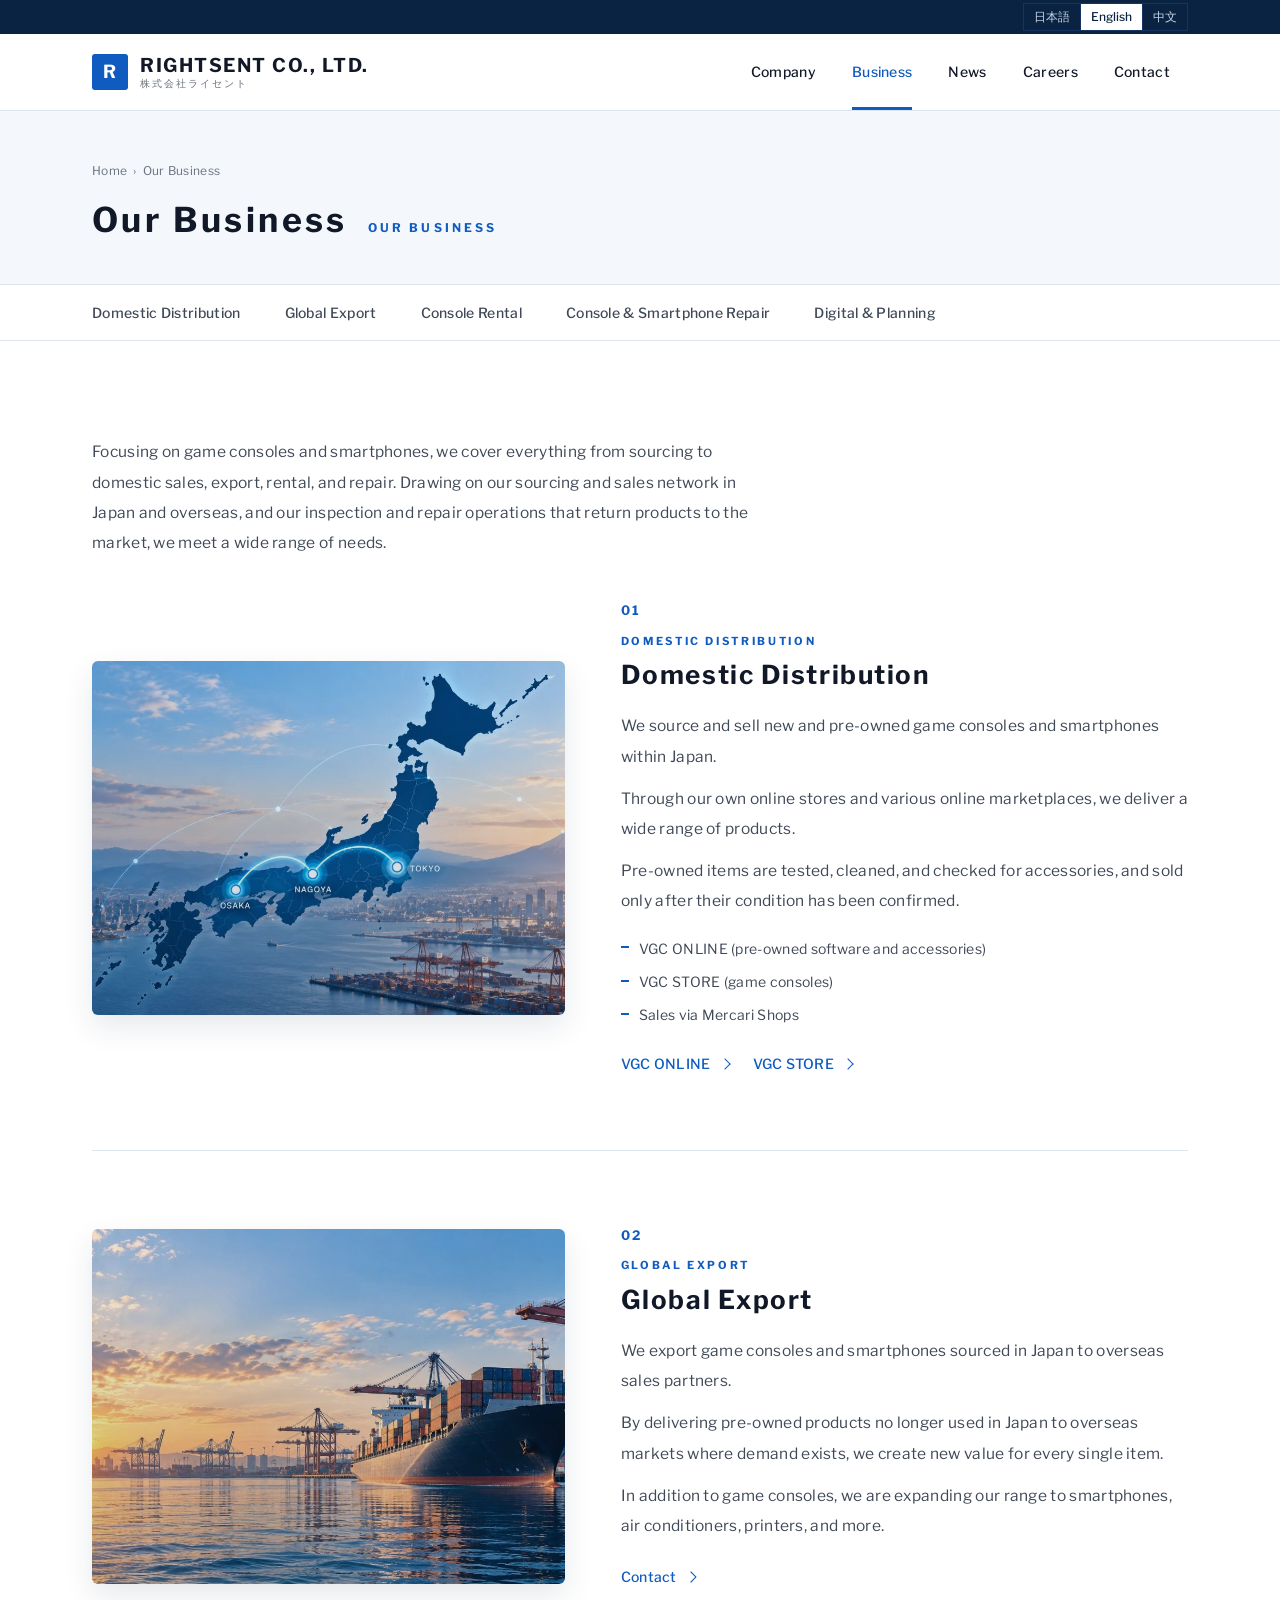
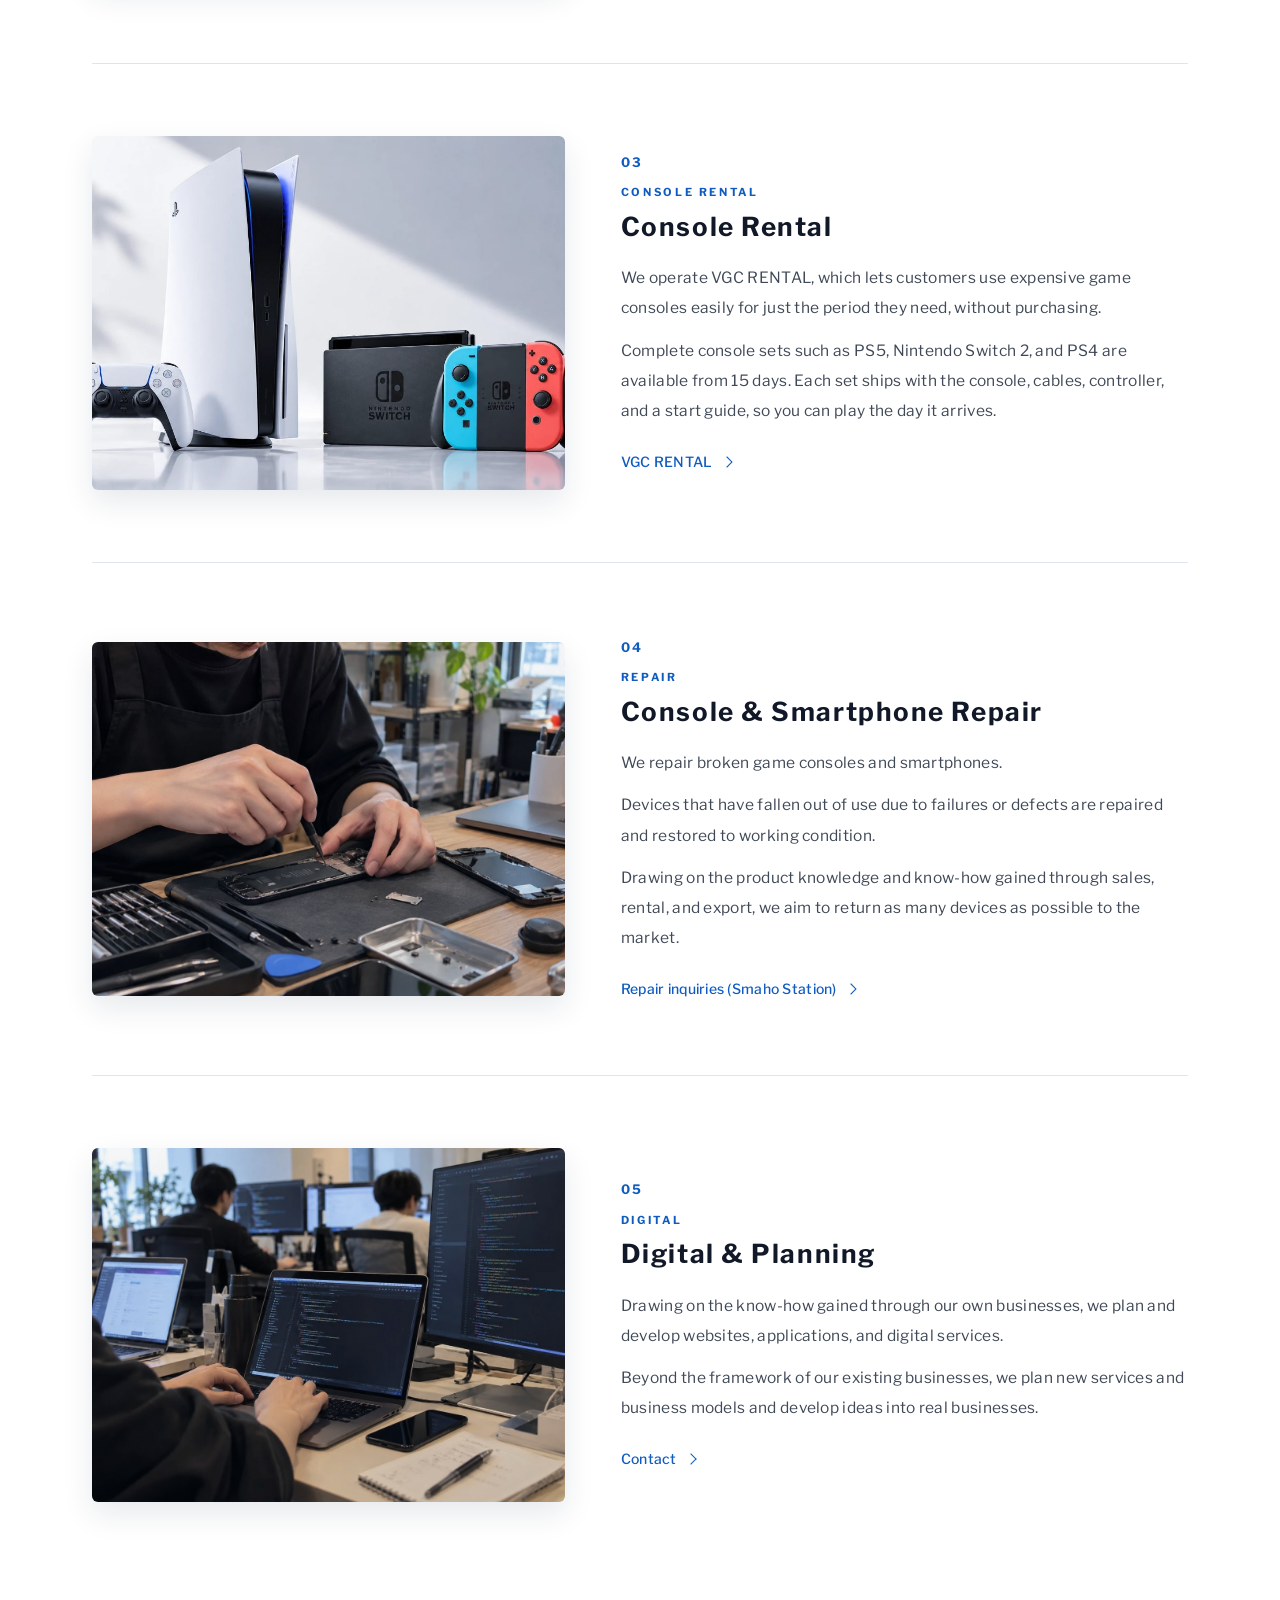
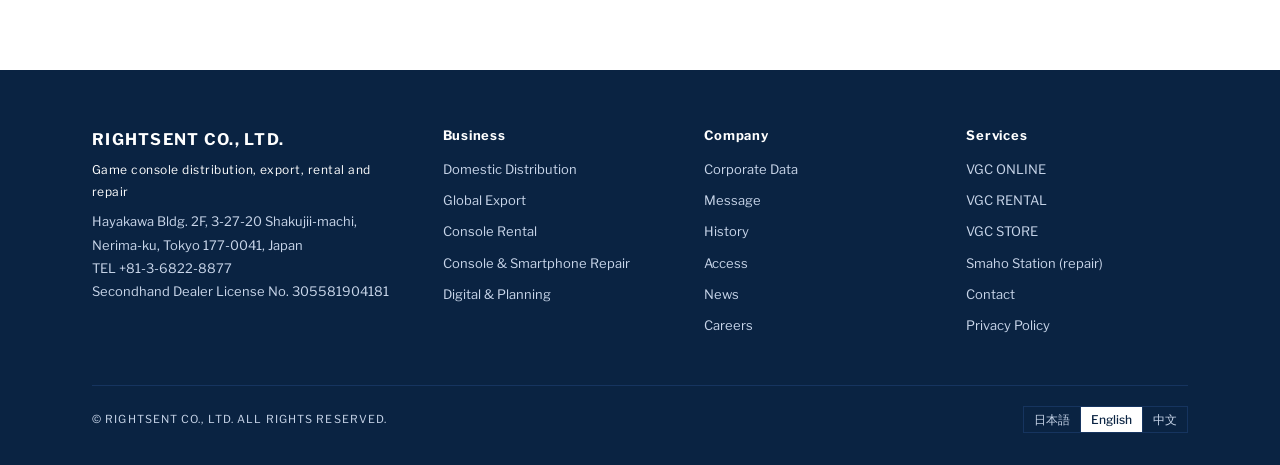
==== business.html @ 7bfd34ba "コーポレートサイトを追加 Co-Authored-By: Claude Fable 5.1 <noreply@anthropic.com> Claude-Session: https://claude" ====
<!DOCTYPE html>
<html lang="ja">
<head>
<meta charset="utf-8">
<meta name="viewport" content="width=device-width, initial-scale=1">
<title data-i18n="biz.h2">事業内容</title>
<meta name="description" content="株式会社ライセントの事業内容。ゲーム機・スマートフォンの国内流通・海外輸出・レンタル・修理、デジタル事業・企画開発。">
<meta name="color-scheme" content="light">
<link rel="icon" href="favicon.svg" type="image/svg+xml">
<link rel="preconnect" href="https://fonts.googleapis.com">
<link rel="preconnect" href="https://fonts.gstatic.com" crossorigin>
<link rel="stylesheet" href="https://fonts.googleapis.com/css2?family=Noto+Sans+JP:wght@400;500;700&family=Noto+Sans+SC:wght@400;500;700&family=Libre+Franklin:wght@400;500;600;700&display=swap">
<link rel="stylesheet" href="assets/site.css">
<script type="application/ld+json">
{"@context":"https://schema.org","@type":"Organization","name":"株式会社ライセント","alternateName":"RIGHTSENT CO., LTD.","url":"https://www.rightsent.com/","foundingDate":"2018-11-29","telephone":"+81-3-6822-8877","address":{"@type":"PostalAddress","postalCode":"177-0041","addressRegion":"東京都","addressLocality":"練馬区","streetAddress":"石神井町3-27-20 早川ビル2F","addressCountry":"JP"},"founder":{"@type":"Person","name":"芹澤 慎次郎"},"sameAs":["https://vgc-online.com/","https://x.com/VGC_RENTAL","https://x.com/VGC_ONLINE"]}
</script>
</head>
<body>
<a class="skip" href="#main">本文へ</a>

<div class="util"><div class="wrap">
  <div class="lang" role="group" aria-label="Language"><button type="button" data-lang="ja" lang="ja">日本語</button><button type="button" data-lang="en" lang="en">English</button><button type="button" data-lang="zh" lang="zh">中文</button></div>
</div></div>

<header class="head"><div class="wrap">
  <a class="logo" href="index.html"><span class="sym">R</span><span class="name"><span data-i18n="brand.name">株式会社ライセント</span><small data-i18n="brand.sub">RIGHTSENT CO., LTD.</small></span></a>
  <button class="menu-btn" type="button" aria-expanded="false" aria-controls="gnav" aria-label="Menu"><span></span></button>
  <ul class="gnav" id="gnav">
    <li><a href="company.html" data-i18n="nav.company">会社概要</a></li>
    <li><a href="business.html" aria-current="page" data-i18n="nav.business">事業内容</a></li>
    <li><a href="news.html" data-i18n="nav.news">ニュース</a></li>
    <li><a href="recruit.html" data-i18n="nav.recruit">採用情報</a></li>
    <li><a href="contact.html" data-i18n="nav.contact">お問い合わせ</a></li>
  </ul>
</div></header>

<main id="main">
<div class="pband"><div class="wrap">
  <ol class="crumb"><li><a href="index.html" data-i18n="nav.home">ホーム</a></li><li data-i18n="biz.h2">事業内容</li></ol>
  <h1><span data-i18n="biz.h2">事業内容</span><span class="en">OUR BUSINESS</span></h1>
</div></div>
<nav class="subnav" aria-label="事業内容"><div class="wrap"><ul>
  <li><a href="#domestic" data-i18n="t1.h">国内流通・販売</a></li><li><a href="#export" data-i18n="t2.h">海外輸出</a></li><li><a href="#rental" data-i18n="t3.h">ゲーム機レンタル</a></li><li><a href="#repair" data-i18n="t4.h">ゲーム機・スマートフォン修理</a></li><li><a href="#digital" data-i18n="t5.h">デジタル事業・企画開発</a></li>
</ul></div></nav>

<section class="sec"><div class="wrap">
  <p class="lead" data-i18n="biz.intro">ゲーム機・スマートフォンを中心に、商品の仕入れから国内販売、海外輸出、レンタル、修理まで幅広く展開しています。国内外に構築した仕入・販売ネットワークと、商品を再び市場へ送り出すための検品・修理体制を活かし、さまざまなニーズに対応しています。</p>

  <article class="biz domestic" id="domestic">
    <div class="ph"></div>
    <div class="txt"><p class="num">01</p><h3><small>DOMESTIC DISTRIBUTION</small><span data-i18n="t1.h">国内流通・販売</span></h3><p data-i18n="d1.p1">新品・中古ゲーム機、スマートフォンを中心に、国内での仕入れ・販売を行っています。</p><p data-i18n="d1.p2">自社ECをはじめ、各種オンラインマーケットプレイスを通じて、幅広い商品をお届けしています。</p><p data-i18n="d1.p3">中古商品は、動作確認・清掃・付属品確認などを行い、商品の状態を確認したうえで販売しています。</p><ul class="items" data-i18n="d1.items"><li>VGC ONLINE（中古ソフト・周辺機器）</li><li>VGC STORE（ゲーム機本体）</li><li>メルカリShops での販売</li></ul><div class="links"><a class="arrow ext" href="https://vgc-online.com/" target="_blank" rel="noopener">VGC ONLINE</a><a class="arrow ext" href="https://vgc-online.com/" target="_blank" rel="noopener">VGC STORE</a></div></div>
  </article>

  <article class="biz export" id="export">
    <div class="ph"></div>
    <div class="txt"><p class="num">02</p><h3><small>GLOBAL EXPORT</small><span data-i18n="t2.h">海外輸出</span></h3><p data-i18n="d2.p1">日本国内で仕入れたゲーム機・スマートフォンを中心に、海外の販売パートナーへ輸出しています。</p><p data-i18n="d2.p2">日本で使われなくなった中古商品を、需要のある海外市場へ届けることで、一台一台の商品に新たな価値を生み出します。</p><p data-i18n="d2.p3">ゲーム機に加え、スマートフォンやエアコン、プリンターなど取扱商品の拡大にも取り組んでいます。</p><div class="links"><a class="arrow" href="contact.html" data-i18n="nav.contact">お問い合わせ</a></div></div>
  </article>

  <article class="biz rental" id="rental">
    <div class="ph"></div>
    <div class="txt"><p class="num">03</p><h3><small>CONSOLE RENTAL</small><span data-i18n="t3.h">ゲーム機レンタル</span></h3><p data-i18n="d3.p1">高額なゲーム機を購入することなく、必要な期間だけ手軽に利用できる「VGC RENTAL」を運営しています。</p><p data-i18n="d3.p2">PS5・Nintendo Switch2・PS4などのゲーム機本体一式を15日からレンタル。本体・ケーブル類・コントローラー・スタートガイドをセットでお届けし、届いたその日から楽しめます。</p><div class="links"><a class="arrow ext" href="https://vgc-online.com/pages/vgc-rental" target="_blank" rel="noopener">VGC RENTAL</a></div></div>
  </article>

  <article class="biz repair" id="repair">
    <div class="ph"></div>
    <div class="txt"><p class="num">04</p><h3><small>REPAIR</small><span data-i18n="t4.h">ゲーム機・スマートフォン修理</span></h3><p data-i18n="d4.p1">故障したゲーム機・スマートフォンの修理を行っています。</p><p data-i18n="d4.p2">故障や不具合によって使われなくなった機器を修理し、再び使用できる状態へ。</p><p data-i18n="d4.p3">販売・レンタル・輸出で培った商品知識とノウハウを活かし、一台でも多くの機器を再び市場へ送り出すことを目指しています。</p><div class="links"><a class="arrow" href="https://sma-sta.com/nerima/price/" target="_blank" rel="noopener" data-i18n="repair.link">修理のお問い合わせ（スマホステーション）</a></div></div>
  </article>

  <article class="biz digital" id="digital">
    <div class="ph"></div>
    <div class="txt"><p class="num">05</p><h3><small>DIGITAL</small><span data-i18n="t5.h">デジタル事業・企画開発</span></h3><p data-i18n="d5.p1">自社事業で培ったノウハウを活かし、Webサイト・アプリケーション・デジタルサービスなどの企画開発に取り組んでいます。</p><p data-i18n="d5.p2">既存事業の枠にとらわれず、新たなサービスやビジネスモデルを企画し、アイデアを実際の事業へと発展させていきます。</p><div class="links"><a class="arrow" href="contact.html" data-i18n="nav.contact">お問い合わせ</a></div></div>
  </article>
</div></section>

</main>

<footer class="foot" id="footer"><div class="wrap">
  <div class="cols">
    <div class="addr"><strong data-i18n="brand.name">株式会社ライセント</strong><span class="tagline" data-i18n="f.tag">ゲーム機の国内流通・海外輸出・レンタル・修理</span><span data-i18n="f.addr">〒177-0041 東京都練馬区石神井町3-27-20 早川ビル2F<br>TEL 03-6822-8877<br>古物商許可 東京都公安委員会 第305581904181号</span></div>
    <div><h4><a href="business.html" data-i18n="f.h1">事業内容</a></h4><ul><li><a href="business.html#domestic" data-i18n="t1.h">国内流通・販売</a></li><li><a href="business.html#export" data-i18n="t2.h">海外輸出</a></li><li><a href="business.html#rental" data-i18n="t3.h">ゲーム機レンタル</a></li><li><a href="business.html#repair" data-i18n="t4.h">ゲーム機・スマートフォン修理</a></li><li><a href="business.html#digital" data-i18n="t5.h">デジタル事業・企画開発</a></li></ul></div>
    <div><h4><a href="company.html" data-i18n="f.h2">会社概要</a></h4><ul><li><a href="company.html#profile" data-i18n="f.2a">基本情報</a></li><li><a href="company.html#message" data-i18n="f.2b">代表メッセージ</a></li><li><a href="company.html#history" data-i18n="f.2c">沿革</a></li><li><a href="company.html#access" data-i18n="sub.access">アクセス</a></li><li><a href="news.html" data-i18n="nav.news">ニュース</a></li><li><a href="recruit.html" data-i18n="nav.recruit">採用情報</a></li></ul></div>
    <div><h4 data-i18n="f.h3">運営サービス</h4><ul><li><a href="https://vgc-online.com/" target="_blank" rel="noopener">VGC ONLINE</a></li><li><a href="https://vgc-online.com/pages/vgc-rental" target="_blank" rel="noopener">VGC RENTAL</a></li><li><a href="https://vgc-online.com/" target="_blank" rel="noopener">VGC STORE</a></li><li><a href="https://sma-sta.com/nerima/price/" target="_blank" rel="noopener" data-i18n="f.smasta">スマホステーション（修理）</a></li><li><a href="contact.html" data-i18n="nav.contact">お問い合わせ</a></li><li><a href="privacy.html" data-i18n="f.3d">プライバシーポリシー</a></li></ul></div>
  </div>
  <div class="bottom"><span data-i18n="f.copy">© RIGHTSENT CO., LTD. ALL RIGHTS RESERVED.</span><div class="lang" role="group" aria-label="Language"><button type="button" data-lang="ja" lang="ja">日本語</button><button type="button" data-lang="en" lang="en">English</button><button type="button" data-lang="zh" lang="zh">中文</button></div></div>
</div></footer>

<script src="assets/site.js"></script>
</body>
</html>
---- assets/site.css ----
/* 株式会社ライセント コーポレートサイト — 白×ブルー */

:root{
  --dark:#0a2342; --dark2:#16345f; --brand:#0f5bbf; --brand-dk:#0b4695; --brand-lt:#e6eef9;
  --ink:#111827; --text:#3f4856; --muted:#6b7280; --line:#dfe5ee; --grey:#f4f7fb; --white:#fff;
  --on-dark:#c9d6ea;
  --sans:"Noto Sans JP","Hiragino Sans","Yu Gothic",sans-serif;
  --display:"Noto Sans JP","Hiragino Sans","Yu Gothic",sans-serif;
  --latin:"Libre Franklin","Helvetica Neue",Arial,sans-serif;
}
html[lang="en"]{--sans:"Libre Franklin","Helvetica Neue",Arial,sans-serif;--display:"Libre Franklin","Helvetica Neue",Arial,sans-serif}
html[lang="zh"]{--sans:"Noto Sans SC","PingFang SC","Microsoft YaHei",sans-serif;--display:"Noto Sans SC","PingFang SC","Microsoft YaHei",sans-serif}

*{box-sizing:border-box}
html{scroll-behavior:smooth;scroll-padding-top:90px}
@media(prefers-reduced-motion:reduce){html{scroll-behavior:auto}}
body{margin:0;background:var(--white);color:var(--text);font-family:var(--sans);font-size:15.5px;line-height:1.95;letter-spacing:.02em;-webkit-font-smoothing:antialiased}
a{color:inherit;text-decoration:none}
h1,h2,h3,h4{margin:0;font-family:var(--display);font-weight:700;color:var(--ink);line-height:1.4;letter-spacing:.04em}
p{margin:0}
button{font:inherit;cursor:pointer}
.wrap{max-width:1160px;margin:0 auto;padding:0 32px}
:focus-visible{outline:2px solid var(--brand);outline-offset:2px}
.skip{position:absolute;left:12px;top:-48px;background:var(--dark);color:#fff;padding:8px 12px;z-index:20}
.skip:focus{top:12px}
.arrow{display:inline-flex;align-items:center;gap:10px;font-size:14px;font-weight:500;color:var(--brand);letter-spacing:.02em}
.arrow::after{content:"";width:7px;height:7px;border-right:1.5px solid;border-bottom:1.5px solid;transform:rotate(-45deg);transition:transform .3s cubic-bezier(.2,.7,.2,1)}
.arrow:hover{text-decoration:underline}
.arrow:hover::after{transform:translateX(5px) rotate(-45deg)}

/* ボタン */
.btn{display:inline-flex;align-items:center;gap:12px;height:48px;padding:0 26px;font-size:14px;font-weight:700;letter-spacing:.06em;border:1.5px solid var(--brand);color:var(--brand);background:#fff;border-radius:3px;transition:background .3s,color .3s,transform .3s,box-shadow .3s}
.btn::after{content:"";width:7px;height:7px;border-right:1.5px solid currentColor;border-bottom:1.5px solid currentColor;transform:rotate(-45deg)}
.btn:hover{background:var(--brand);color:#fff;transform:translateY(-2px);box-shadow:0 10px 24px rgba(15,91,191,.22)}
.btn.solid{background:var(--brand);color:#fff}
.btn.solid:hover{background:var(--brand-dk)}
.btn.white{background:#fff;color:var(--brand);border-color:#fff}
.btn.white:hover{background:var(--brand-lt);color:var(--brand-dk);border-color:var(--brand-lt)}

/* utility bar */
.util{background:var(--dark);color:var(--on-dark);font-size:12px}
.util .wrap{display:flex;justify-content:flex-end;gap:24px;height:34px;align-items:center}
.lang{display:flex;border:1px solid var(--dark2);margin-left:8px}
.lang button{background:transparent;border:0;color:var(--on-dark);padding:2px 10px;font-size:12px;line-height:1.8;border-right:1px solid var(--dark2)}
.lang button:last-child{border-right:0}
.lang button[aria-pressed="true"]{background:#fff;color:var(--dark);font-weight:500}
.lang button:hover:not([aria-pressed="true"]){color:#fff}

/* header */
.head{border-bottom:1px solid var(--line);background:#fff;position:sticky;top:0;z-index:5;transition:box-shadow .4s}
.head.scrolled{box-shadow:0 8px 30px rgba(10,35,66,.10)}
.head .wrap{display:flex;align-items:center;justify-content:space-between;height:76px;gap:32px}
.logo{display:flex;align-items:center;gap:12px}
.logo .sym{width:36px;height:36px;background:var(--brand);display:grid;place-items:center;color:#fff;font-family:var(--latin);font-weight:700;font-size:18px;flex:none;border-radius:3px;transition:transform .5s cubic-bezier(.2,.7,.2,1)}
.logo:hover .sym{transform:rotate(90deg)}
.logo .name{font-family:var(--display);font-weight:700;font-size:19px;color:var(--ink);letter-spacing:.08em;line-height:1.2}
.logo .name small{display:block;font-family:var(--latin);font-weight:500;font-size:10px;letter-spacing:.2em;color:var(--muted)}
.gnav{display:flex;align-items:center;list-style:none;margin:0;padding:0}
.gnav a{display:block;padding:0 18px;line-height:76px;font-size:14px;font-weight:500;color:var(--ink);position:relative;transition:color .3s}
.gnav a::after{content:"";position:absolute;left:18px;right:18px;bottom:0;height:3px;background:var(--brand);transform:scaleX(0);transform-origin:left;transition:transform .4s cubic-bezier(.2,.7,.2,1)}
.gnav a:hover,.gnav a[aria-current="page"]{color:var(--brand)}
.gnav a:hover::after,.gnav a[aria-current="page"]::after{transform:scaleX(1)}
.menu-btn{display:none;background:none;border:1px solid var(--line);width:44px;height:44px;padding:0;position:relative;border-radius:3px}
.menu-btn span,.menu-btn span::before,.menu-btn span::after{content:"";position:absolute;left:11px;width:20px;height:2px;background:var(--ink);transition:transform .2s,opacity .2s}
.menu-btn span{top:21px}
.menu-btn span::before{left:0;top:-6px}
.menu-btn span::after{left:0;top:6px}
.menu-btn[aria-expanded="true"] span{background:transparent}
.menu-btn[aria-expanded="true"] span::before{transform:translateY(6px) rotate(45deg)}
.menu-btn[aria-expanded="true"] span::after{transform:translateY(-6px) rotate(-45deg)}

/* hero（トップ） */
.hero{position:relative;color:#fff;overflow:hidden;min-height:560px;display:flex;align-items:center;background:var(--dark) url('img/export.jpg') center 40%/cover no-repeat}
.hero::before{content:"";position:absolute;inset:0;background:linear-gradient(105deg,rgba(6,26,62,.90) 0%,rgba(10,45,105,.78) 55%,rgba(15,91,191,.55) 100%)}
.hero::after{content:"";position:absolute;inset:0;background:repeating-linear-gradient(0deg,rgba(255,255,255,.04) 0 1px,transparent 1px 56px),repeating-linear-gradient(90deg,rgba(255,255,255,.04) 0 1px,transparent 1px 56px);animation:drift 40s linear infinite;pointer-events:none}
.hero .wrap{position:relative;z-index:1;width:100%;padding-top:96px;padding-bottom:96px;text-align:center;display:flex;flex-direction:column;align-items:center}
.hero h1{font-size:46px;line-height:1.5;color:#fff;letter-spacing:.06em;max-width:22em;text-shadow:0 4px 30px rgba(0,0,0,.25)}
html[lang="en"] .hero h1{font-size:44px;line-height:1.25;letter-spacing:0;max-width:18em}
.hero .sub{font-size:16px;color:rgba(255,255,255,.92);margin-top:26px;letter-spacing:.04em;max-width:38em;line-height:2}
.hero .btn{margin-top:36px}

/* 帯（マーキー） */
.marquee{overflow:hidden;border-bottom:1px solid var(--line);background:#fff;font-family:var(--latin);font-size:11px;letter-spacing:.34em;color:var(--dark);white-space:nowrap;text-transform:uppercase}
.marquee .track{display:inline-flex;animation:marquee 72s linear infinite;padding:11px 0}
.marquee:hover .track{animation-play-state:paused}
.marquee span{padding:0 20px 0 32px;display:inline-flex;align-items:center;gap:32px}
.marquee span::after{content:"";width:28px;height:1px;background:var(--brand)}
@keyframes marquee{to{transform:translateX(-50%)}}

/* sections */
.sec{padding:96px 0}
.sec.grey{background:var(--grey)}
.sec.tight{padding:72px 0}
.shc{text-align:center;margin-bottom:44px}
.shc .en{display:block;font-family:var(--latin);font-size:12px;letter-spacing:.28em;color:var(--brand);font-weight:700;margin-bottom:12px}
.shc h2{font-size:34px;letter-spacing:.08em;line-height:1.35}
.shc p{color:var(--muted);margin-top:14px;font-size:15px}
.shl{display:flex;justify-content:space-between;align-items:flex-end;gap:24px;margin-bottom:28px;flex-wrap:wrap}
.shl .en{display:block;font-family:var(--latin);font-size:12px;letter-spacing:.28em;color:var(--brand);font-weight:700;margin-bottom:6px}
.shl h2{font-size:30px;letter-spacing:.08em}
.sh{display:flex;align-items:baseline;gap:24px;margin-bottom:40px;border-left:4px solid var(--brand);padding-left:20px;flex-wrap:wrap}
.sh h2{font-size:28px;letter-spacing:.08em}
.sh .en{font-family:var(--latin);font-size:12px;letter-spacing:.26em;color:var(--brand);font-weight:700}
.sh .all{margin-left:auto}
.lead{max-width:44em;color:var(--text);margin-bottom:40px}
.center{text-align:center}
.two{display:grid;grid-template-columns:1fr 1.2fr;gap:56px;align-items:start}

/* ABOUT（トップ） */
.about-lead{max-width:36em;margin:0 auto;text-align:center;font-size:17px;color:var(--ink);font-weight:500;line-height:2.1}
.about-grid{display:grid;grid-template-columns:repeat(3,1fr);gap:24px;margin:0 0 40px}
.about-grid>div{background:#fff;border:1px solid var(--line);border-radius:6px;padding:34px 30px 32px;position:relative;box-shadow:0 10px 30px rgba(10,35,66,.05);transition:transform .5s cubic-bezier(.2,.7,.2,1),box-shadow .5s}
.about-grid>div:hover{transform:translateY(-6px);box-shadow:0 22px 44px rgba(10,35,66,.12)}
.about-grid .num{font-family:var(--latin);font-size:40px;font-weight:700;color:var(--brand-lt);position:absolute;right:22px;top:14px;line-height:1;letter-spacing:.02em}
.about-grid p{font-size:15px;color:var(--ink);font-weight:500;line-height:2}
.about-close{max-width:40em;margin:0 auto;text-align:center;font-size:16px;color:var(--text)}

/* 事業カード（トップ） */
.biz-lead{max-width:44em;margin:0 auto 44px;text-align:center;color:var(--text)}
.biz-lead p+p{margin-top:10px}
.cards{display:grid;grid-template-columns:repeat(5,1fr);gap:18px}
.card{display:flex;flex-direction:column;background:#fff;border:1px solid var(--line);border-radius:6px;overflow:hidden;text-align:center;color:var(--text);box-shadow:0 8px 24px rgba(10,35,66,.05);transition:transform .5s cubic-bezier(.2,.7,.2,1),box-shadow .5s;position:relative;z-index:0}
.card:hover{transform:translateY(-8px);box-shadow:0 24px 48px rgba(10,35,66,.14);z-index:1}
.card .ph{aspect-ratio:4/3;background:var(--dark) center/cover no-repeat;position:relative;overflow:hidden}
.card .ph::before{content:"";position:absolute;inset:0;background:inherit;transition:transform .9s cubic-bezier(.2,.7,.2,1)}
.card:hover .ph::before{transform:scale(1.07)}
.card.export .ph,.card.export .ph::before{background-image:linear-gradient(180deg,rgba(10,35,66,.08),rgba(10,35,66,.22)),url('img/export.jpg')}
.card.domestic .ph,.card.domestic .ph::before{background-image:linear-gradient(180deg,rgba(10,35,66,.08),rgba(10,35,66,.22)),url('img/domestic.jpg')}
.card.rental .ph,.card.rental .ph::before{background-image:linear-gradient(180deg,rgba(10,35,66,.02),rgba(10,35,66,.10)),url('img/rental.jpg')}
.card.repair .ph,.card.repair .ph::before{background-image:linear-gradient(180deg,rgba(10,35,66,.04),rgba(10,35,66,.18)),url('img/repair.jpg');background-position:center 45%}
.card.digital .ph,.card.digital .ph::before{background-image:linear-gradient(180deg,rgba(10,35,66,.04),rgba(10,35,66,.18)),url('img/digital.jpg');background-position:center 40%}
.card .body{padding:20px 14px 22px;display:flex;flex-direction:column;align-items:center;gap:6px;flex:1}
.card .en{font-family:var(--latin);font-size:11px;letter-spacing:.24em;color:var(--brand);font-weight:700}
.card h3{font-size:15px;letter-spacing:.04em;line-height:1.5;transition:color .3s}
.card:hover h3{color:var(--brand)}
.card .arw{margin-top:auto;padding-top:8px;color:var(--brand);width:22px;height:22px;display:inline-flex;align-items:center;justify-content:center}
.card .arw::after{content:"";width:7px;height:7px;border-right:1.5px solid;border-bottom:1.5px solid;transform:rotate(-45deg);transition:transform .3s}
.card:hover .arw::after{transform:translateX(4px) rotate(-45deg)}
.cards-cta{text-align:center;margin-top:44px}


/* 会社概要（トップ） */
.cotop{display:grid;grid-template-columns:1fr 1.15fr;gap:64px;align-items:center}
.cotop .panel{background:linear-gradient(160deg,var(--dark) 0%,var(--dark2) 60%,var(--brand-dk) 100%);color:#fff;border-radius:6px;min-height:380px;display:flex;align-items:center;justify-content:center;padding:48px 40px;position:relative;overflow:hidden}
.cotop .panel::before{content:"";position:absolute;inset:0;background:repeating-linear-gradient(0deg,rgba(255,255,255,.05) 0 1px,transparent 1px 40px),repeating-linear-gradient(90deg,rgba(255,255,255,.05) 0 1px,transparent 1px 40px)}
.cotop .panel .q{position:relative;font-size:30px;font-weight:700;line-height:1.9;letter-spacing:.12em;text-align:center}
html[lang="en"] .cotop .panel .q{font-size:26px;letter-spacing:.02em;line-height:1.5}
.cotop .txt .en{display:block;font-family:var(--latin);font-size:12px;letter-spacing:.28em;color:var(--brand);font-weight:700;margin-bottom:12px}
.cotop .txt h2{font-size:32px;letter-spacing:.08em;margin-bottom:22px}
.cotop .txt p+p{margin-top:12px}
.cotop .txt .btn{margin-top:30px}

/* 下層ページのタイトル帯・パンくず */
.pband{background:var(--grey);border-bottom:1px solid var(--line);padding:48px 0 40px}
.pband h1{font-size:34px;letter-spacing:.1em;display:flex;align-items:baseline;gap:20px;flex-wrap:wrap}
.pband .en{font-family:var(--latin);font-size:12px;letter-spacing:.26em;color:var(--brand);font-weight:700}
.crumb{list-style:none;margin:0 0 14px;padding:0;display:flex;gap:6px;font-size:12px;color:var(--muted);flex-wrap:wrap}
.crumb li+li::before{content:"›";margin-right:6px;color:var(--muted)}
.crumb a:hover{color:var(--brand);text-decoration:underline}
.subnav{border-bottom:1px solid var(--line);background:#fff}
.subnav ul{list-style:none;margin:0;padding:0;display:flex;gap:0;flex-wrap:wrap}
.subnav a{display:block;padding:14px 22px 12px 0;margin-right:22px;font-size:14px;font-weight:500;border-bottom:2px solid transparent;color:var(--text)}
.subnav a:hover{color:var(--brand);border-bottom-color:var(--brand)}

/* 事業内容ページ */
.biz{display:grid;grid-template-columns:minmax(0,5fr) minmax(0,6fr);gap:40px 56px;padding:72px 0;border-top:1px solid var(--line);align-items:center}
.biz:first-of-type{border-top:0;padding-top:0}
.biz h3{font-size:26px;letter-spacing:.06em;margin-bottom:18px}
.biz h3 small{display:block;font-family:var(--latin);font-size:11px;letter-spacing:.24em;color:var(--brand);font-weight:700;margin-bottom:8px}
.biz .num{font-family:var(--latin);font-size:13px;font-weight:700;letter-spacing:.2em;color:var(--brand);margin-bottom:10px}
.biz .ph{aspect-ratio:4/3;border-radius:6px;background:linear-gradient(135deg,#16345f,#0f5bbf) center/cover no-repeat;box-shadow:0 12px 30px rgba(10,35,66,.10)}
.biz.export .ph{background-image:linear-gradient(180deg,rgba(10,35,66,.05),rgba(10,35,66,.2)),url('img/export.jpg')}
.biz.domestic .ph{background-image:linear-gradient(180deg,rgba(10,35,66,.05),rgba(10,35,66,.2)),url('img/domestic.jpg')}
.biz.rental .ph{background-image:url('img/rental.jpg')}
.biz.digital .ph{background-image:linear-gradient(180deg,rgba(10,35,66,.03),rgba(10,35,66,.15)),url('img/digital.jpg');background-position:center 40%}
.biz.repair .ph{background-image:linear-gradient(180deg,rgba(10,35,66,.03),rgba(10,35,66,.15)),url('img/repair.jpg');background-position:center 45%}
.biz .txt p+p{margin-top:12px}
.biz .links{margin-top:22px;display:flex;gap:24px;flex-wrap:wrap}
.items{margin:18px 0 0;padding:0;list-style:none;display:grid;gap:6px;font-size:14px}
.items li{padding-left:18px;position:relative}
.items li::before{content:"";position:absolute;left:0;top:.85em;width:8px;height:2px;background:var(--brand)}

/* 採用情報 */
.jobs{display:grid;grid-template-columns:1fr 1fr;gap:24px}
.job{display:flex;flex-direction:column;gap:10px;background:#fff;border:1px solid var(--line);border-radius:6px;padding:34px 32px 30px;color:var(--text);box-shadow:0 10px 30px rgba(10,35,66,.05);transition:transform .5s cubic-bezier(.2,.7,.2,1),box-shadow .5s}
.job:hover{transform:translateY(-6px);box-shadow:0 22px 44px rgba(10,35,66,.12)}
.job .en{font-family:var(--latin);font-size:11px;letter-spacing:.26em;color:var(--brand);font-weight:700}
.job h3{font-size:24px;letter-spacing:.06em;transition:color .3s}
.job:hover h3{color:var(--brand)}
.job p{font-size:14.5px;flex:1}
.job .arrow{margin-top:8px}
.rc-cta{margin-top:40px;display:flex;align-items:center;gap:32px;flex-wrap:wrap}
@media(max-width:600px){.jobs{grid-template-columns:1fr}.rc-cta{flex-direction:column;align-items:flex-start;gap:20px}}

/* 会社概要の表 */
.profile{width:100%;border-collapse:collapse;border-top:1px solid var(--dark);font-size:14.5px}
.profile th{width:10em;text-align:left;font-weight:500;letter-spacing:.04em;padding:14px 16px 14px 0;border-bottom:1px solid var(--line);color:var(--muted);vertical-align:top}
.profile td{padding:14px 0;border-bottom:1px solid var(--line)}
.profile.mini th{width:7em}

/* 代表メッセージ */
.message .quote{font-size:30px;line-height:1.9;color:var(--ink);letter-spacing:.12em;font-weight:700}
.message .body p+p{margin-top:16px}
.message .sign{margin-top:28px;font-size:14px;color:var(--muted)}
.message .sign strong{display:block;color:var(--ink);font-size:18px;font-weight:700;margin-top:4px;letter-spacing:.14em}

/* 沿革 */
.history{list-style:none;margin:0;padding:0;border-top:1px solid var(--dark)}
.history li{display:grid;grid-template-columns:140px 1fr;gap:24px;padding:18px 0;border-bottom:1px solid var(--line);font-size:14.5px;transition:background .3s,padding-left .4s cubic-bezier(.2,.7,.2,1)}
.history li:hover{padding-left:12px;background:rgba(15,91,191,.04)}
.history time{font-family:var(--latin);font-weight:600;color:var(--brand);letter-spacing:.04em}

/* アクセス */
.access{display:grid;grid-template-columns:1fr 1fr;gap:32px}
.office{border:1px solid var(--line);padding:26px 28px;border-radius:6px;transition:transform .5s cubic-bezier(.2,.7,.2,1),box-shadow .5s}
.office:hover{transform:translateY(-4px);box-shadow:0 18px 40px rgba(10,35,66,.10)}
.office h3{font-size:17px;margin-bottom:10px;padding-bottom:10px;border-bottom:1px solid var(--line)}
.office p{font-size:14px}
.office .arrow{margin-top:14px;font-size:13px}

/* ニュース */
.news{list-style:none;margin:0;padding:0;border-top:1px solid var(--line)}
.news li{display:grid;grid-template-columns:110px 96px 1fr;gap:24px;padding:20px 0;border-bottom:1px solid var(--line);align-items:center;font-size:14.5px;transition:padding-left .4s cubic-bezier(.2,.7,.2,1)}
.news li:hover{padding-left:12px}
.news time{font-family:var(--latin);color:var(--muted)}
.news .tag{font-size:11px;font-weight:500;text-align:center;background:var(--brand-lt);color:var(--brand);padding:3px 4px;border-radius:999px;justify-self:start;min-width:76px}
.news a:hover{color:var(--brand);text-decoration:underline}

/* お問い合わせ */
.contact-grid{display:grid;grid-template-columns:1fr 1fr;gap:32px}
.cbox{border:1px solid var(--line);padding:32px 32px 30px;border-radius:6px;transition:transform .5s cubic-bezier(.2,.7,.2,1),box-shadow .5s}
.cbox:hover{transform:translateY(-4px);box-shadow:0 18px 40px rgba(10,35,66,.10)}
.cbox h3{font-size:19px;margin-bottom:6px}
.cbox h3 small{display:block;font-family:var(--latin);font-size:11px;letter-spacing:.2em;color:var(--brand);font-weight:700;margin-bottom:6px}
.cbox p{font-size:14px}
.cbox .tel{display:block;font-family:var(--latin);font-size:34px;font-weight:700;letter-spacing:.02em;color:var(--dark);margin:18px 0 4px;line-height:1.1}
.cbox .note{font-size:13px;color:var(--muted)}
.cbox .addr{margin-top:18px;padding-top:16px;border-top:1px solid var(--line);font-size:14px}
.cbox .links{margin-top:18px;display:grid;gap:8px}

/* お問い合わせフォーム */
.cform{max-width:760px;margin:0 auto;background:#fff;border:1px solid var(--line);border-radius:6px;padding:40px 44px 36px;box-shadow:0 10px 30px rgba(10,35,66,.05)}
.cform .row{margin-bottom:22px}
.cform .two-col{display:grid;grid-template-columns:1fr 1fr;gap:20px}
.cform label{display:block;font-size:14px;font-weight:700;color:var(--ink)}
.cform label>span{display:inline-block;margin-bottom:8px}
.cform .req{display:inline-block;font-style:normal;font-size:10px;font-weight:700;color:#fff;background:var(--brand);border-radius:2px;padding:1px 6px;margin-left:8px;vertical-align:2px;letter-spacing:.06em}
.cform input[type=text],.cform input[type=email],.cform input[type=tel],.cform select,.cform textarea{display:block;width:100%;font:inherit;font-weight:400;font-size:15px;color:var(--ink);background:var(--grey);border:1px solid var(--line);border-radius:4px;padding:12px 14px;transition:border-color .3s,box-shadow .3s,background .3s}
.cform select{appearance:none;-webkit-appearance:none;background-image:url("data:image/svg+xml,%3Csvg xmlns='http://www.w3.org/2000/svg' viewBox='0 0 16 16' fill='none' stroke='%230f5bbf' stroke-width='1.8'%3E%3Cpath d='M4 6l4 4 4-4'/%3E%3C/svg%3E");background-repeat:no-repeat;background-position:right 14px center;background-size:14px;padding-right:40px}
.cform textarea{resize:vertical;min-height:160px}
.cform input:focus,.cform select:focus,.cform textarea:focus{outline:none;border-color:var(--brand);background:#fff;box-shadow:0 0 0 3px rgba(15,91,191,.14)}
.cform .invalid{border-color:#d33;background:#fff5f5}
.cform .hp{position:absolute;left:-9999px;width:1px;height:1px;overflow:hidden}
.cform .chk{display:flex;align-items:flex-start;gap:10px;font-weight:400;font-size:14px;color:var(--text)}
.cform .chk input{margin:5px 0 0;width:16px;height:16px;flex:none;accent-color:var(--brand)}
.cform .chk span{margin:0}
.cform .chk a{color:var(--brand);text-decoration:underline}
.cform .ferr{color:#c22;font-size:13.5px;margin:-6px 0 16px}
.cform .ferr .mail-fb{color:var(--brand);text-decoration:underline;font-weight:700;white-space:nowrap}
.cform .submit{text-align:center;margin-bottom:0}
.cform .submit .btn{min-width:240px;justify-content:center;height:54px;font-size:15px}
.cform .submit .btn::after{display:none}
.cform .submit .btn[disabled]{opacity:.6;cursor:wait;transform:none}
.cform .fdone{text-align:center;padding:24px 0 8px}
.cform .fdone-h{font-size:20px;font-weight:700;color:var(--brand);margin-bottom:10px}
.cform.sent .row,.cform.sent .ferr{display:none}
@media(max-width:600px){.cform{padding:26px 20px 24px}.cform .two-col{grid-template-columns:1fr;gap:0}.cform .two-col label{margin-bottom:22px}.cform .two-col label:last-child{margin-bottom:0}}

/* footer */
.foot{background:var(--dark);color:var(--on-dark);padding:56px 0 32px;font-size:13px;letter-spacing:0}
.foot .cols{display:grid;grid-template-columns:1.4fr 1fr 1fr 1fr;gap:40px;padding-bottom:40px;border-bottom:1px solid var(--dark2)}
.foot h4{color:#fff;font-size:13px;font-weight:700;margin-bottom:12px;letter-spacing:.06em}
.foot h4 a:hover{text-decoration:underline}
.foot ul{list-style:none;margin:0;padding:0}
.foot li{margin-bottom:6px}
.foot li a:hover{color:#fff;text-decoration:underline}
.foot .addr{line-height:1.8}
.foot .addr strong{display:block;color:#fff;font-size:16px;margin-bottom:8px;letter-spacing:.08em;font-weight:700}
.foot .tagline{display:block;color:#fff;font-size:12px;margin:-4px 0 8px;letter-spacing:.04em}
.foot .bottom{display:flex;justify-content:space-between;align-items:center;padding-top:20px;font-family:var(--latin);font-size:11px;letter-spacing:.1em;flex-wrap:wrap;gap:12px}
.foot .lang{margin:0}

/* プライバシーポリシー */
.page{padding:56px 0 96px}
.page .wrap{max-width:820px}
.page .updated{font-family:var(--latin);font-size:12px;color:var(--muted);letter-spacing:.08em;margin-bottom:36px}
.page h3{font-size:19px;margin:40px 0 10px;padding-top:24px;border-top:1px solid var(--line)}
.page p,.page li{font-size:14.5px;color:var(--text)}
.page ol,.page ul{padding-left:1.5em;margin:8px 0 0}
.page li+li{margin-top:4px}
.page .sig{margin-top:48px;padding:24px 0 0;border-top:1px solid var(--dark);font-size:14px;line-height:1.9}

/* ===== レスポンシブ ===== */
@media(max-width:960px){
  .menu-btn{display:block}
  .gnav{display:flex;align-items:stretch;position:absolute;left:0;right:0;top:76px;background:#fff;border-bottom:1px solid var(--line);flex-direction:column;padding:8px 0 16px;box-shadow:0 24px 40px rgba(10,35,66,.12);
    visibility:hidden;opacity:0;transform:translateY(-12px);pointer-events:none;
    transition:opacity .35s cubic-bezier(.2,.7,.2,1),transform .45s cubic-bezier(.2,.7,.2,1),visibility 0s .45s}
  .gnav.open{visibility:visible;opacity:1;transform:none;pointer-events:auto;transition:opacity .35s cubic-bezier(.2,.7,.2,1),transform .45s cubic-bezier(.2,.7,.2,1),visibility 0s}
  .gnav li{opacity:0;transform:translateY(10px);transition:opacity .3s ease,transform .3s ease}
  .gnav.open li{opacity:1;transform:none;transition:opacity .5s cubic-bezier(.2,.7,.2,1),transform .5s cubic-bezier(.2,.7,.2,1)}
  .gnav.open li:nth-child(1){transition-delay:.06s}.gnav.open li:nth-child(2){transition-delay:.12s}.gnav.open li:nth-child(3){transition-delay:.18s}.gnav.open li:nth-child(4){transition-delay:.24s}.gnav.open li:nth-child(5){transition-delay:.3s}
  .gnav a{line-height:52px;padding:0 32px;border-bottom:1px solid var(--line)}
  .sec{padding:72px 0}
  .hero{min-height:0}
  .hero .wrap{padding-top:72px;padding-bottom:72px}
  .hero h1,html[lang="en"] .hero h1{font-size:32px}
  .shc h2{font-size:28px}
  .about-grid{grid-template-columns:1fr;gap:16px}
  .cards{grid-template-columns:repeat(3,1fr)}
  .cotop{grid-template-columns:1fr;gap:32px}
  .cotop .panel{min-height:240px}
  .two,.biz,.access,.contact-grid{grid-template-columns:1fr;gap:28px}
  .biz{padding:48px 0;align-items:start}
  .news li{grid-template-columns:90px 1fr}
  .news li>:last-child{grid-column:1/-1}
  .foot .cols{grid-template-columns:1fr 1fr}
}
@media(max-width:600px){
  .wrap{padding:0 20px}
  .head .wrap{height:64px;gap:12px}
  .gnav{top:64px}
  .logo{gap:10px;min-width:0}
  .logo .sym{width:32px;height:32px;font-size:16px}
  .logo .name{font-size:15px;letter-spacing:.06em;white-space:nowrap}
  .logo .name small{font-size:9px;letter-spacing:.14em}
  .sec{padding:56px 0}
  .hero .wrap{padding-top:56px;padding-bottom:56px}
  .hero h1,html[lang="en"] .hero h1{font-size:26px}
  .hero .sub{font-size:14.5px}
  .marquee{font-size:10px}
  .gnav a{padding:0 20px}
  .shc h2,.shl h2,.cotop .txt h2{font-size:24px}
  .about-lead{font-size:15.5px}
  .cards{grid-template-columns:1fr 1fr;gap:12px}
  .card .body{padding:14px 10px 16px}
  .card h3{font-size:13.5px}
  .cotop .panel .q,html[lang="en"] .cotop .panel .q{font-size:22px}
  .util .wrap{justify-content:space-between;gap:12px}
  .profile th{width:7.5em;padding-right:10px}
  .history li{grid-template-columns:1fr;gap:2px}
  .foot .cols{grid-template-columns:1fr}
}

/* ===== アニメーション ===== */
.js .rv{opacity:0;transform:translateY(28px);transition:opacity .9s cubic-bezier(.2,.7,.2,1),transform .9s cubic-bezier(.2,.7,.2,1)}
.js .rv.in{opacity:1;transform:none}
.js .rv-stagger>*{opacity:0;transform:translateY(24px);transition:opacity .8s cubic-bezier(.2,.7,.2,1),transform .8s cubic-bezier(.2,.7,.2,1)}
.js .rv-stagger.in>*{opacity:1;transform:none}
.js .rv-stagger.in>*:nth-child(2){transition-delay:.1s}.js .rv-stagger.in>*:nth-child(3){transition-delay:.2s}.js .rv-stagger.in>*:nth-child(4){transition-delay:.3s}
.js .rv-stagger.in>*:nth-child(5){transition-delay:.4s}.js .rv-stagger.in>*:nth-child(6){transition-delay:.5s}.js .rv-stagger.in>*:nth-child(7){transition-delay:.6s}.js .rv-stagger.in>*:nth-child(n+8){transition-delay:.7s}

/* 見出し */
.js .sh{border-left-color:transparent;position:relative}
.js .sh::before{content:"";position:absolute;left:-4px;top:0;width:4px;height:0;background:var(--brand);transition:height .9s cubic-bezier(.2,.7,.2,1)}
.js .sh.in::before{height:100%}
.js .sh h2,.js .sh .en,.js .sh .all{opacity:0;transform:translateX(-12px);transition:opacity .8s ease .2s,transform .8s cubic-bezier(.2,.7,.2,1) .2s}
.js .sh .en{transition-delay:.35s}.js .sh .all{transition-delay:.5s}
.js .sh.in h2,.js .sh.in .en,.js .sh.in .all{opacity:1;transform:none}
.js .shc .en,.js .shc h2,.js .shc p,.js .shl>*{opacity:0;transform:translateY(16px);transition:opacity .8s ease,transform .8s cubic-bezier(.2,.7,.2,1)}
.js .shc h2{transition-delay:.15s}.js .shc p{transition-delay:.3s}
.js .shc.in .en,.js .shc.in h2,.js .shc.in p,.js .shl.in>*{opacity:1;transform:none}

/* ヒーロー：読み込み時 */
@keyframes heroUp{from{opacity:0;transform:translateY(28px)}to{opacity:1;transform:none}}
@keyframes chIn{to{opacity:1;transform:none;filter:blur(0)}}
@keyframes drift{to{background-position:0 56px,56px 0}}
@keyframes heroZoom{from{transform:scale(1.08)}to{transform:none}}
.js .hero .sub,.js .hero .btn{animation:heroUp 1.1s cubic-bezier(.2,.7,.2,1) both}
.js .hero .sub{animation-delay:.9s}.js .hero .btn{animation-delay:1.15s}
.hero h1 .word{display:inline-block;white-space:nowrap}
.js .hero h1 .ch{display:inline-block;opacity:0;transform:translateY(.5em) rotate(3deg);filter:blur(4px);animation:chIn 1s cubic-bezier(.2,.7,.2,1) forwards}

/* 言語切替のフェード */
@keyframes langFade{from{opacity:0;transform:translateY(6px)}to{opacity:1;transform:none}}
.lang-fade{animation:langFade .6s cubic-bezier(.2,.7,.2,1)}

/* 下層ページのタイトル */
.js .pband h1{opacity:0;transform:translateY(16px);animation:heroUp .9s cubic-bezier(.2,.7,.2,1) .1s forwards}
.js .crumb{opacity:0;animation:heroUp .8s ease forwards}

@media(prefers-reduced-motion:reduce){
  .gnav,.gnav li,.js .rv,.js .rv-stagger>*,.js .sh h2,.js .sh .en,.js .sh .all,.js .shc .en,.js .shc h2,.js .shc p,.js .shl>*,.js .hero h1 .ch,.js .pband h1,.js .crumb{opacity:1;transform:none;transition:none;animation:none;filter:none}
  .js .sh::before{height:100%;transition:none}
  .hero::after,.marquee .track,.js .hero .sub,.js .hero .btn{animation:none}
}
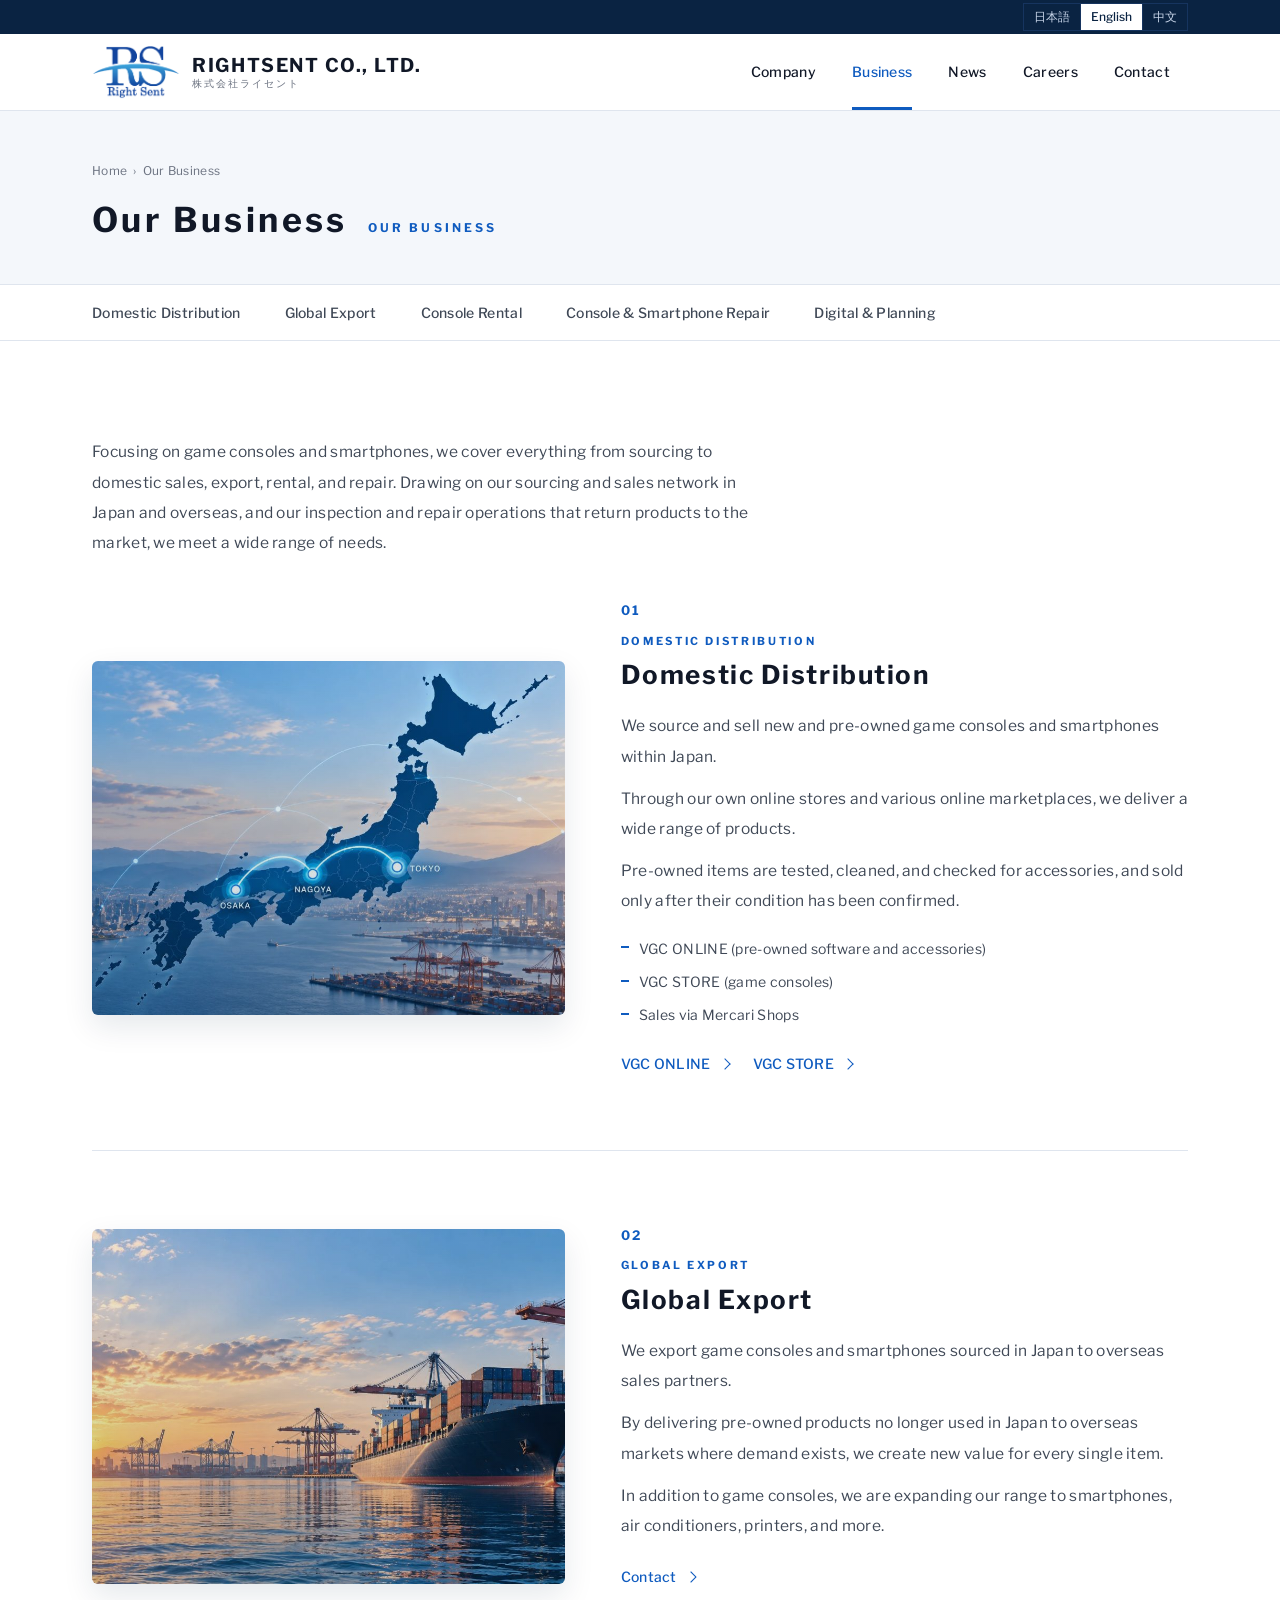
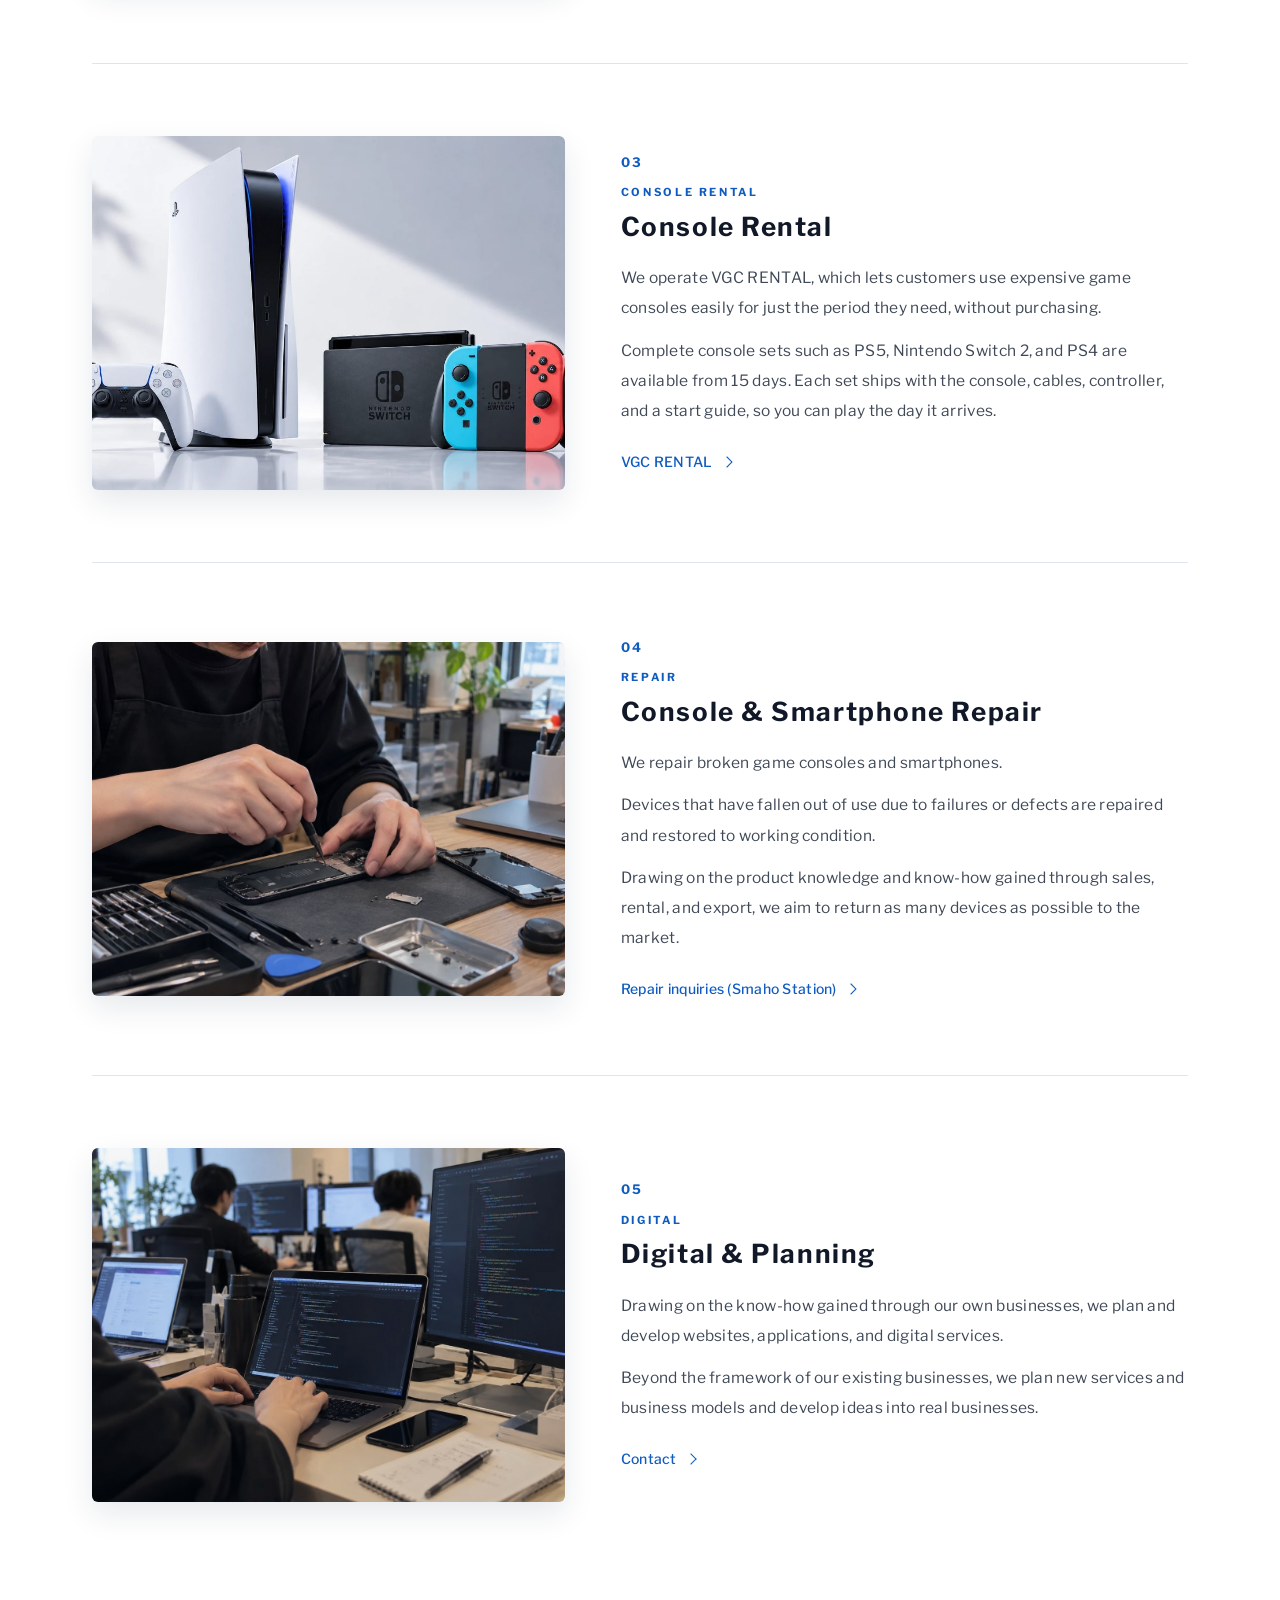
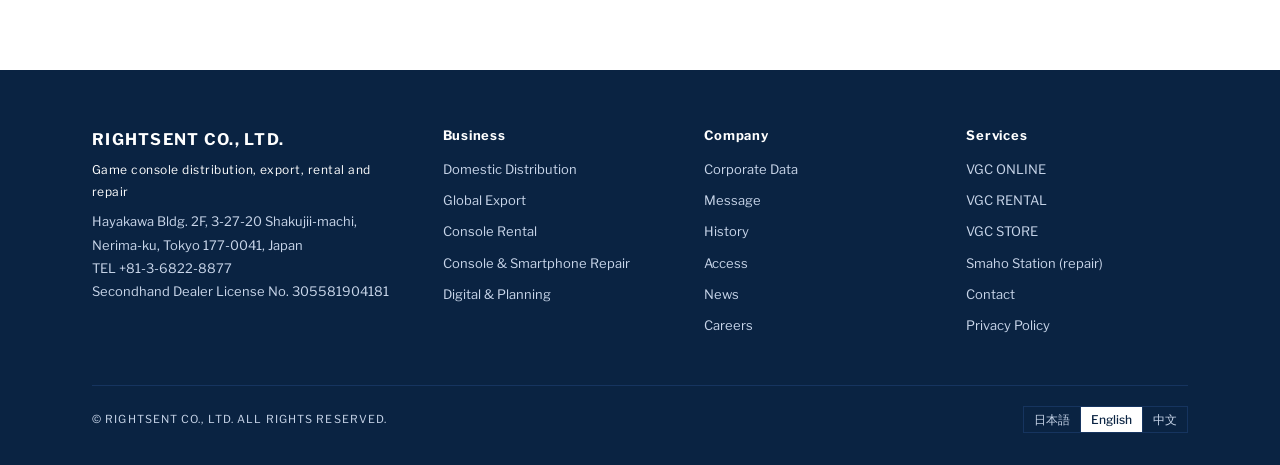
==== commit a64bc8eb: "ABOUTカードの番号重なり修正、公式ロゴ画像・ファビコンに変更 Co-Authored-By: Claude Fable 5.1 <noreply@anthropic.com> Claude-Ses" ====
--- a/business.html
+++ b/business.html
@@ -6,7 +6,7 @@
 <title data-i18n="biz.h2">事業内容</title>
 <meta name="description" content="株式会社ライセントの事業内容。ゲーム機・スマートフォンの国内流通・海外輸出・レンタル・修理、デジタル事業・企画開発。">
 <meta name="color-scheme" content="light">
-<link rel="icon" href="favicon.svg" type="image/svg+xml">
+<link rel="icon" href="favicon.png" type="image/png">
 <link rel="preconnect" href="https://fonts.googleapis.com">
 <link rel="preconnect" href="https://fonts.gstatic.com" crossorigin>
 <link rel="stylesheet" href="https://fonts.googleapis.com/css2?family=Noto+Sans+JP:wght@400;500;700&family=Noto+Sans+SC:wght@400;500;700&family=Libre+Franklin:wght@400;500;600;700&display=swap">
@@ -23,7 +23,7 @@
 </div></div>
 
 <header class="head"><div class="wrap">
-  <a class="logo" href="index.html"><span class="sym">R</span><span class="name"><span data-i18n="brand.name">株式会社ライセント</span><small data-i18n="brand.sub">RIGHTSENT CO., LTD.</small></span></a>
+  <a class="logo" href="index.html"><img class="mark" src="assets/img/logo.png" alt="Right Sent" width="375" height="229"><span class="name"><span data-i18n="brand.name">株式会社ライセント</span><small data-i18n="brand.sub">RIGHTSENT CO., LTD.</small></span></a>
   <button class="menu-btn" type="button" aria-expanded="false" aria-controls="gnav" aria-label="Menu"><span></span></button>
   <ul class="gnav" id="gnav">
     <li><a href="company.html" data-i18n="nav.company">会社概要</a></li>
--- a/assets/site.css
+++ b/assets/site.css
@@ -51,8 +51,8 @@
 .head.scrolled{box-shadow:0 8px 30px rgba(10,35,66,.10)}
 .head .wrap{display:flex;align-items:center;justify-content:space-between;height:76px;gap:32px}
 .logo{display:flex;align-items:center;gap:12px}
-.logo .sym{width:36px;height:36px;background:var(--brand);display:grid;place-items:center;color:#fff;font-family:var(--latin);font-weight:700;font-size:18px;flex:none;border-radius:3px;transition:transform .5s cubic-bezier(.2,.7,.2,1)}
-.logo:hover .sym{transform:rotate(90deg)}
+.logo .mark{height:54px;width:auto;flex:none;display:block;transition:transform .5s cubic-bezier(.2,.7,.2,1)}
+.logo:hover .mark{transform:scale(1.04)}
 .logo .name{font-family:var(--display);font-weight:700;font-size:19px;color:var(--ink);letter-spacing:.08em;line-height:1.2}
 .logo .name small{display:block;font-family:var(--latin);font-weight:500;font-size:10px;letter-spacing:.2em;color:var(--muted)}
 .gnav{display:flex;align-items:center;list-style:none;margin:0;padding:0}
@@ -109,9 +109,9 @@
 /* ABOUT（トップ） */
 .about-lead{max-width:36em;margin:0 auto;text-align:center;font-size:17px;color:var(--ink);font-weight:500;line-height:2.1}
 .about-grid{display:grid;grid-template-columns:repeat(3,1fr);gap:24px;margin:0 0 40px}
-.about-grid>div{background:#fff;border:1px solid var(--line);border-radius:6px;padding:34px 30px 32px;position:relative;box-shadow:0 10px 30px rgba(10,35,66,.05);transition:transform .5s cubic-bezier(.2,.7,.2,1),box-shadow .5s}
+.about-grid>div{background:#fff;border:1px solid var(--line);border-radius:6px;padding:30px 30px 30px;position:relative;box-shadow:0 10px 30px rgba(10,35,66,.05);transition:transform .5s cubic-bezier(.2,.7,.2,1),box-shadow .5s}
 .about-grid>div:hover{transform:translateY(-6px);box-shadow:0 22px 44px rgba(10,35,66,.12)}
-.about-grid .num{font-family:var(--latin);font-size:40px;font-weight:700;color:var(--brand-lt);position:absolute;right:22px;top:14px;line-height:1;letter-spacing:.02em}
+.about-grid .num{display:block;font-family:var(--latin);font-size:32px;font-weight:700;color:var(--brand);line-height:1;letter-spacing:.02em;margin-bottom:18px;padding-bottom:14px;border-bottom:2px solid var(--brand-lt)}
 .about-grid p{font-size:15px;color:var(--ink);font-weight:500;line-height:2}
 .about-close{max-width:40em;margin:0 auto;text-align:center;font-size:16px;color:var(--text)}
 
@@ -321,7 +321,7 @@
   .head .wrap{height:64px;gap:12px}
   .gnav{top:64px}
   .logo{gap:10px;min-width:0}
-  .logo .sym{width:32px;height:32px;font-size:16px}
+  .logo .mark{height:42px}
   .logo .name{font-size:15px;letter-spacing:.06em;white-space:nowrap}
   .logo .name small{font-size:9px;letter-spacing:.14em}
   .sec{padding:56px 0}
